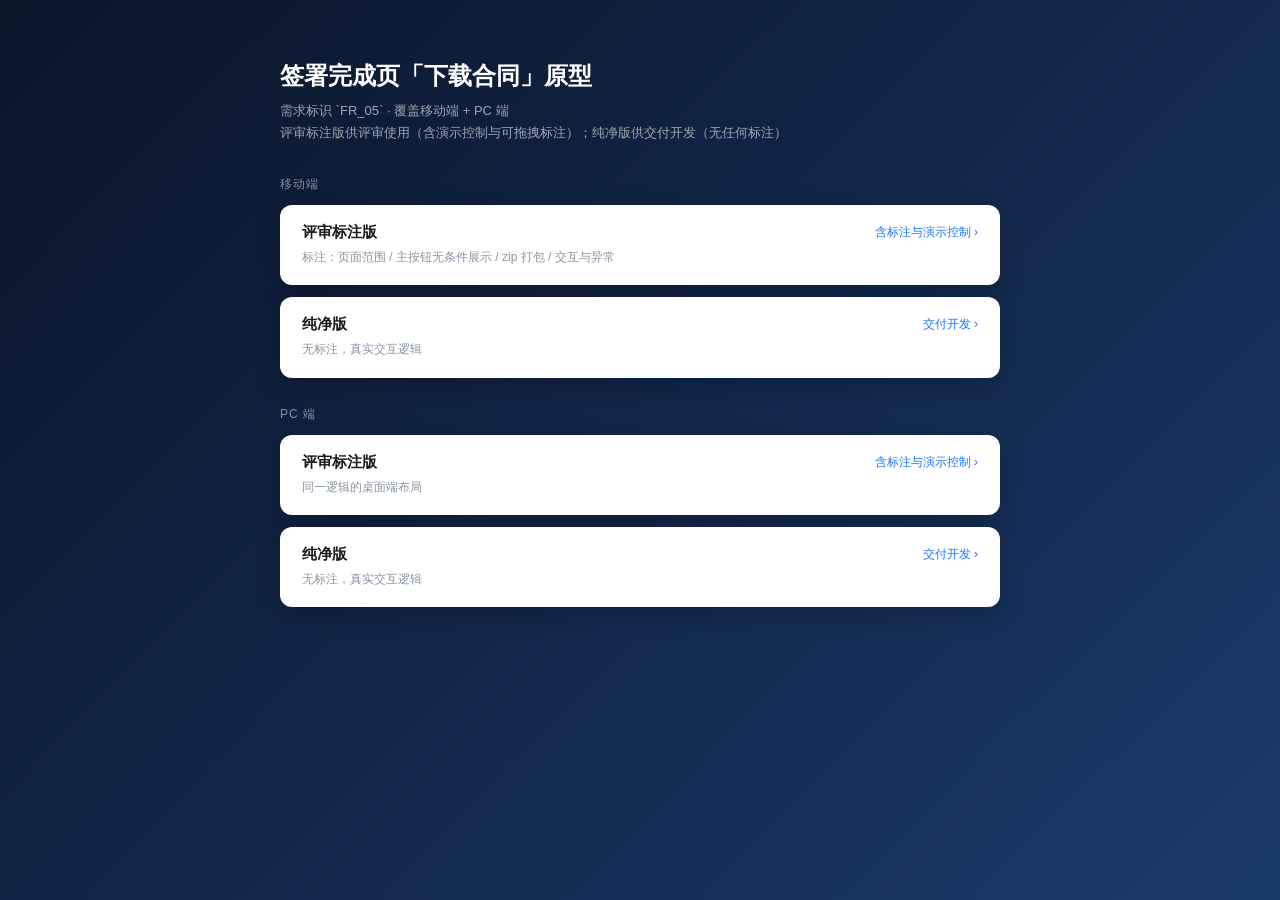
==== index.html @ 81742ecc "add contract download prototype" ====
<!DOCTYPE html>
<html lang="zh-CN">
<head>
  <meta charset="UTF-8" />
  <meta name="viewport" content="width=device-width, initial-scale=1.0" />
  <title>签署完成页「下载合同」原型导航</title>
  <style>
    * { box-sizing: border-box; }
    body {
      margin: 0; min-height: 100vh; padding: 60px 20px;
      font-family: -apple-system, BlinkMacSystemFont, "PingFang SC", "Microsoft YaHei", sans-serif;
      background: linear-gradient(135deg, #0a1628 0%, #12264a 50%, #1a3a6c 100%);
      display: flex; justify-content: center;
    }
    .wrap { width: 100%; max-width: 720px; }
    h1 { color: #fff; font-size: 24px; margin: 0 0 8px; }
    .sub { color: rgba(255,255,255,.6); font-size: 13px; margin: 0 0 32px; line-height: 1.7; }
    .group-title { color: rgba(255,255,255,.5); font-size: 12px; letter-spacing: 1px; margin: 28px 0 12px; }
    a.item {
      display: block; background: #fff; border-radius: 12px; padding: 18px 22px;
      margin-bottom: 12px; text-decoration: none; color: #1a1a1a;
      box-shadow: 0 8px 24px rgba(0,0,0,.22); transition: transform .15s, box-shadow .15s;
    }
    a.item:hover { transform: translateY(-2px); box-shadow: 0 12px 30px rgba(22,119,255,.35); }
    .item-main { display: flex; justify-content: space-between; align-items: center; }
    .item-name { font-size: 15px; font-weight: 600; }
    .item-tag { font-size: 12px; color: #1677ff; }
    .item-desc { font-size: 12px; color: #8a93a3; margin-top: 6px; line-height: 1.6; }
  </style>
</head>
<body>
  <div class="wrap">
    <h1>签署完成页「下载合同」原型</h1>
    <p class="sub">
      需求标识 `FR_05` · 覆盖移动端 + PC 端<br />
      评审标注版供评审使用（含演示控制与可拖拽标注）；纯净版供交付开发（无任何标注）
    </p>

    <div class="group-title">移动端</div>
    <a class="item" href="mobile-review.html">
      <div class="item-main"><span class="item-name">评审标注版</span><span class="item-tag">含标注与演示控制 ›</span></div>
      <div class="item-desc">标注：页面范围 / 主按钮无条件展示 / zip 打包 / 交互与异常</div>
    </a>
    <a class="item" href="mobile.html">
      <div class="item-main"><span class="item-name">纯净版</span><span class="item-tag">交付开发 ›</span></div>
      <div class="item-desc">无标注，真实交互逻辑</div>
    </a>

    <div class="group-title">PC 端</div>
    <a class="item" href="pc-review.html">
      <div class="item-main"><span class="item-name">评审标注版</span><span class="item-tag">含标注与演示控制 ›</span></div>
      <div class="item-desc">同一逻辑的桌面端布局</div>
    </a>
    <a class="item" href="pc.html">
      <div class="item-main"><span class="item-name">纯净版</span><span class="item-tag">交付开发 ›</span></div>
      <div class="item-desc">无标注，真实交互逻辑</div>
    </a>
  </div>
</body>
</html>
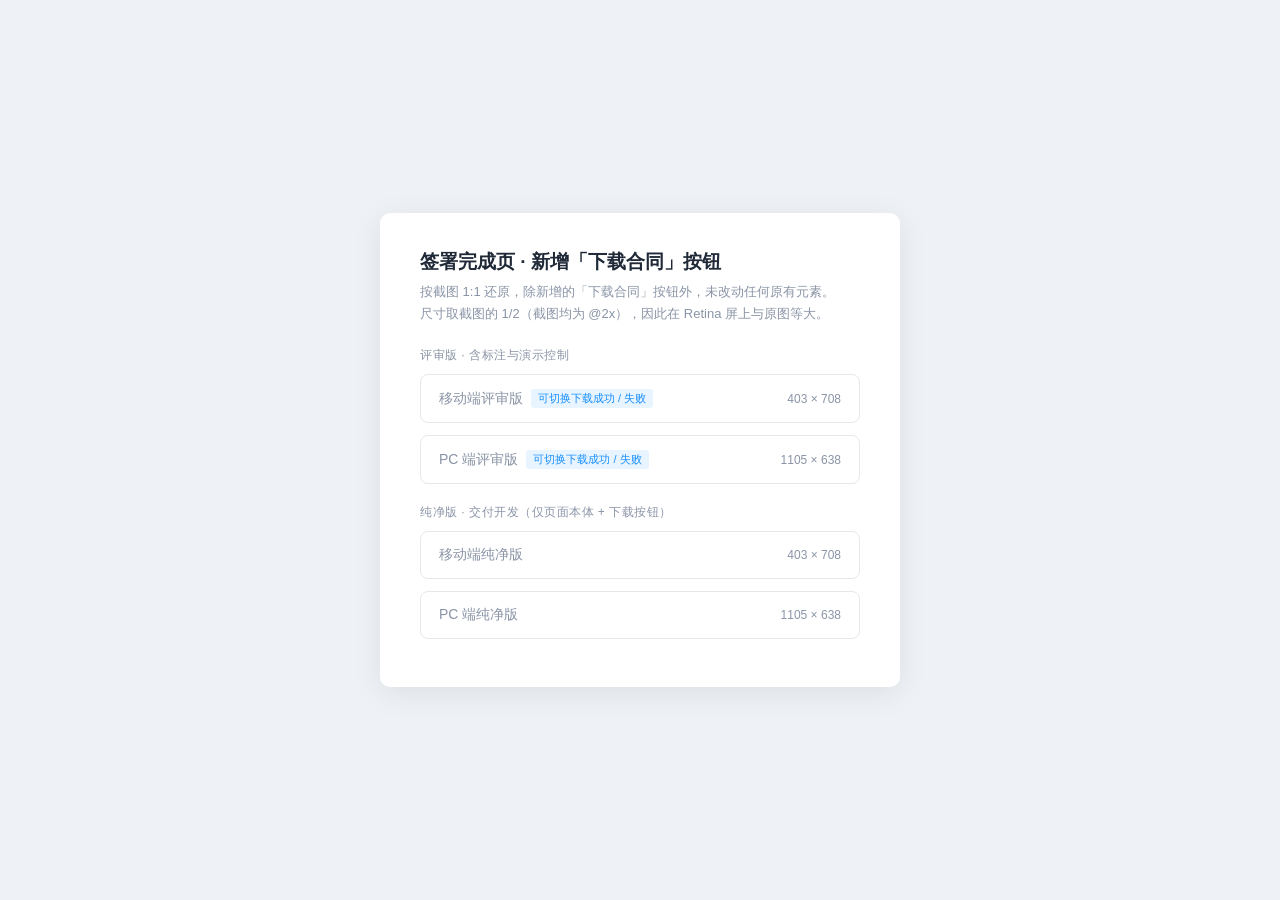
==== commit bd732595: "清理旧原型（根目录改为入口跳转）；提示时长统一 3 秒；移除「知道了」自造提示" ====
--- a/index.html
+++ b/index.html
@@ -1,60 +1,22 @@
 <!DOCTYPE html>
 <html lang="zh-CN">
 <head>
-  <meta charset="UTF-8" />
-  <meta name="viewport" content="width=device-width, initial-scale=1.0" />
-  <title>签署完成页「下载合同」原型导航</title>
-  <style>
-    * { box-sizing: border-box; }
-    body {
-      margin: 0; min-height: 100vh; padding: 60px 20px;
-      font-family: -apple-system, BlinkMacSystemFont, "PingFang SC", "Microsoft YaHei", sans-serif;
-      background: linear-gradient(135deg, #0a1628 0%, #12264a 50%, #1a3a6c 100%);
-      display: flex; justify-content: center;
-    }
-    .wrap { width: 100%; max-width: 720px; }
-    h1 { color: #fff; font-size: 24px; margin: 0 0 8px; }
-    .sub { color: rgba(255,255,255,.6); font-size: 13px; margin: 0 0 32px; line-height: 1.7; }
-    .group-title { color: rgba(255,255,255,.5); font-size: 12px; letter-spacing: 1px; margin: 28px 0 12px; }
-    a.item {
-      display: block; background: #fff; border-radius: 12px; padding: 18px 22px;
-      margin-bottom: 12px; text-decoration: none; color: #1a1a1a;
-      box-shadow: 0 8px 24px rgba(0,0,0,.22); transition: transform .15s, box-shadow .15s;
-    }
-    a.item:hover { transform: translateY(-2px); box-shadow: 0 12px 30px rgba(22,119,255,.35); }
-    .item-main { display: flex; justify-content: space-between; align-items: center; }
-    .item-name { font-size: 15px; font-weight: 600; }
-    .item-tag { font-size: 12px; color: #1677ff; }
-    .item-desc { font-size: 12px; color: #8a93a3; margin-top: 6px; line-height: 1.6; }
-  </style>
+<meta charset="UTF-8" />
+<meta name="viewport" content="width=device-width, initial-scale=1.0" />
+<meta http-equiv="refresh" content="0; url=./replica/" />
+<title>签署完成页 · 合同下载 · 原型入口</title>
+<style>
+body{background:#eef1f5;min-height:100vh;display:flex;align-items:center;justify-content:center;margin:0;
+     font-family:-apple-system,"PingFang SC","Helvetica Neue","Microsoft YaHei",sans-serif;color:#1f2937}
+.box{background:#fff;border-radius:10px;padding:32px 36px;box-shadow:0 6px 30px rgba(0,0,0,.08);text-align:center}
+p{margin:0 0 14px;font-size:14px;color:#8a94a6}
+a{display:inline-block;text-decoration:none;color:#fff;background:#1890ff;border-radius:6px;padding:10px 22px;font-size:14px}
+</style>
 </head>
 <body>
-  <div class="wrap">
-    <h1>签署完成页「下载合同」原型</h1>
-    <p class="sub">
-      需求标识 `FR_05` · 覆盖移动端 + PC 端<br />
-      评审标注版供评审使用（含演示控制与可拖拽标注）；纯净版供交付开发（无任何标注）
-    </p>
-
-    <div class="group-title">移动端</div>
-    <a class="item" href="mobile-review.html">
-      <div class="item-main"><span class="item-name">评审标注版</span><span class="item-tag">含标注与演示控制 ›</span></div>
-      <div class="item-desc">标注：页面范围 / 主按钮无条件展示 / zip 打包 / 交互与异常</div>
-    </a>
-    <a class="item" href="mobile.html">
-      <div class="item-main"><span class="item-name">纯净版</span><span class="item-tag">交付开发 ›</span></div>
-      <div class="item-desc">无标注，真实交互逻辑</div>
-    </a>
-
-    <div class="group-title">PC 端</div>
-    <a class="item" href="pc-review.html">
-      <div class="item-main"><span class="item-name">评审标注版</span><span class="item-tag">含标注与演示控制 ›</span></div>
-      <div class="item-desc">同一逻辑的桌面端布局</div>
-    </a>
-    <a class="item" href="pc.html">
-      <div class="item-main"><span class="item-name">纯净版</span><span class="item-tag">交付开发 ›</span></div>
-      <div class="item-desc">无标注，真实交互逻辑</div>
-    </a>
-  </div>
+<div class="box">
+  <p>正在进入原型目录…</p>
+  <a href="./replica/">手动进入</a>
+</div>
 </body>
 </html>
